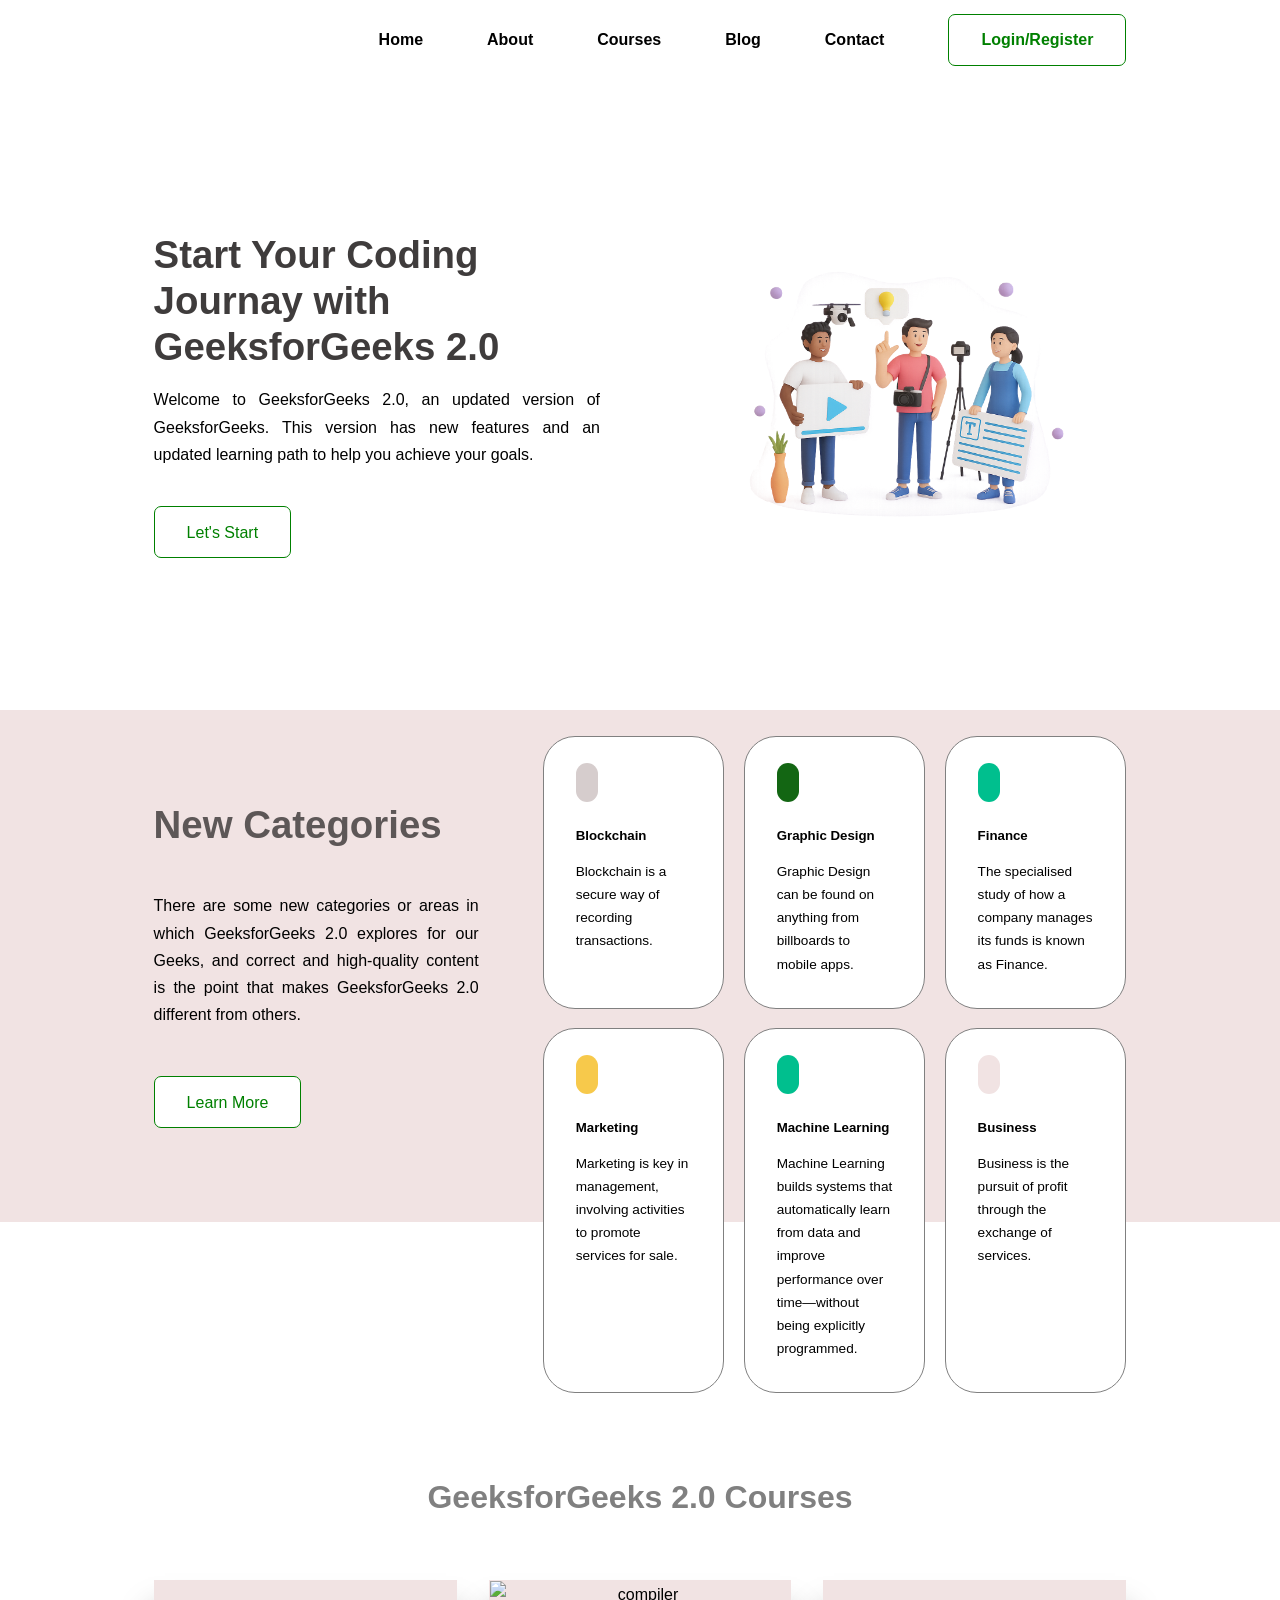
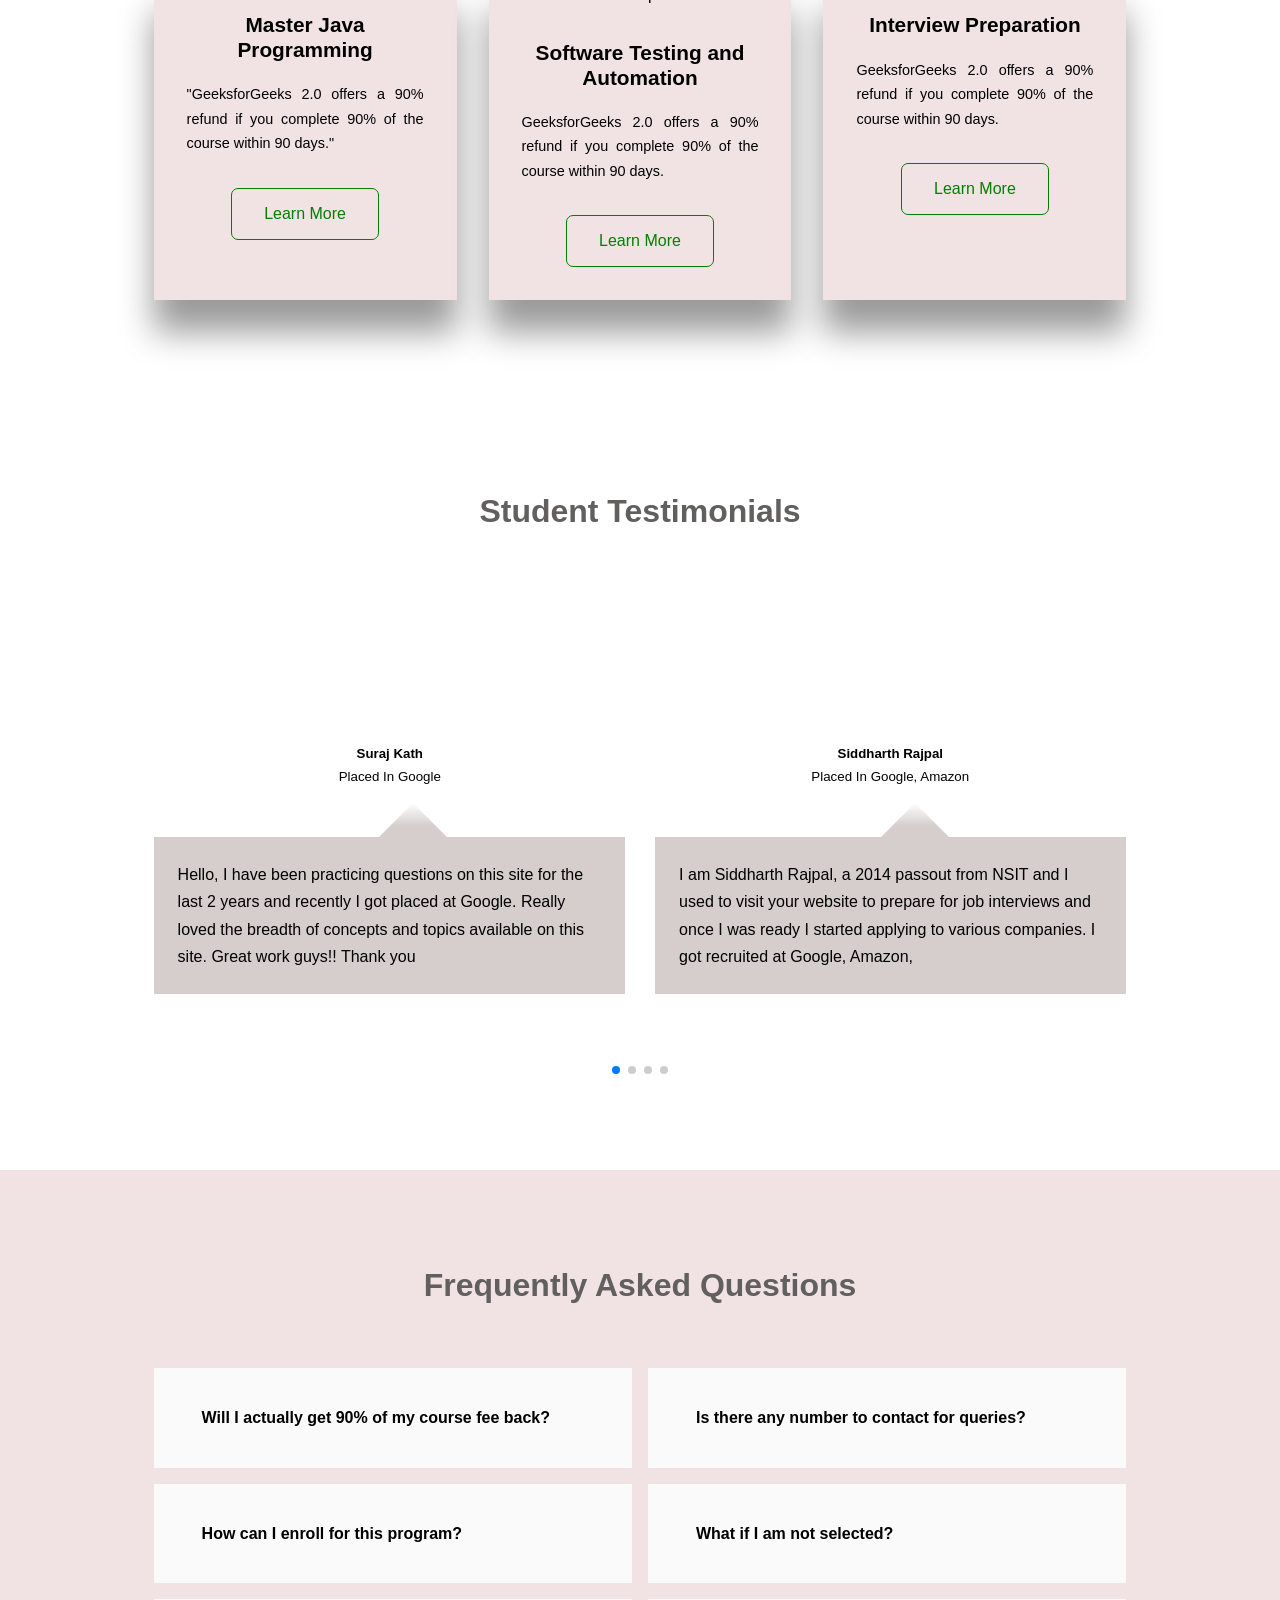
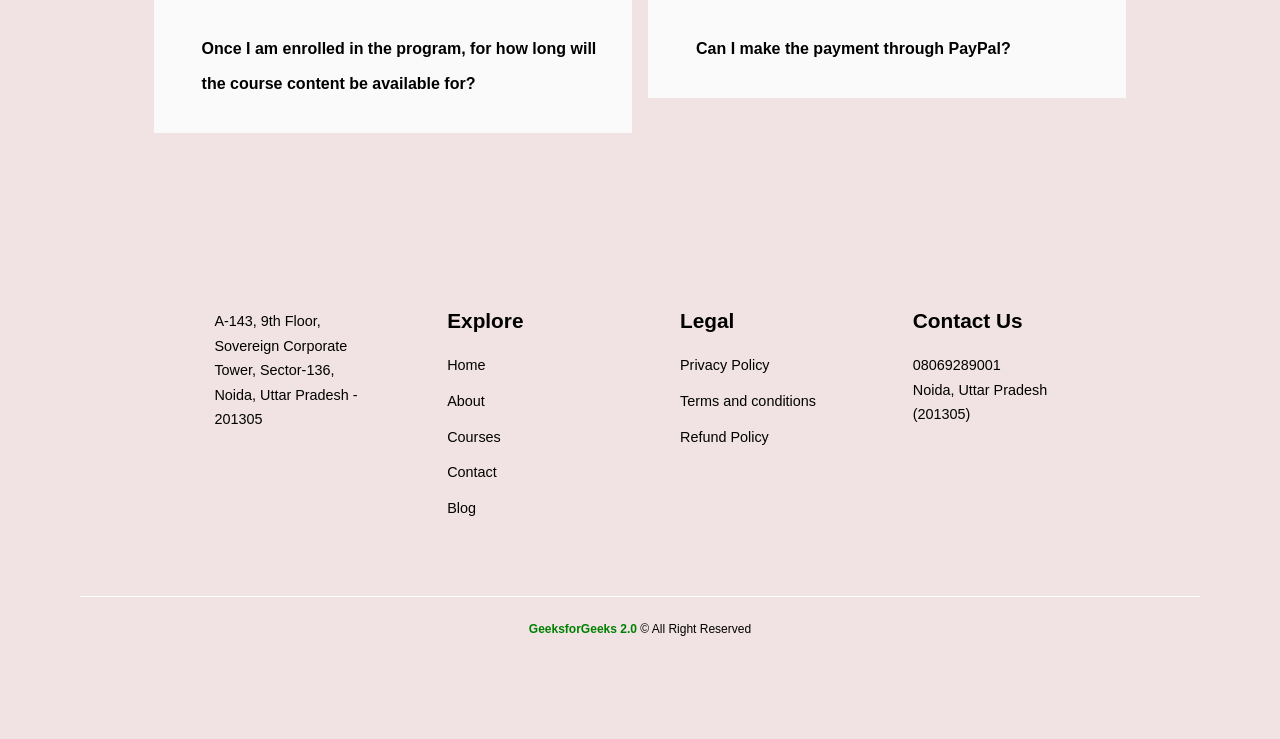
==== index.html @ d73ca10c "moved all html files to the root" ====
<!-------------- index.html ----------------->

<!DOCTYPE html>
<html lang="en">
  <head>
    <meta charset="UTF-8" />
    <meta name="viewport" content="width=device-width, initial-scale=1.0" />
    <link
      rel="shortcut icon"
      href="https://media.geeksforgeeks.org/wp-content/uploads/20240229175223/1st.png"
      type="image/x-icon"
    />
    <title>GeeksforGeeks 2.0</title>

    <!------------Iconscout CDN--------------------->
    <link
      rel="stylesheet"
      href="https://unicons.iconscout.com/release/v4.0.8/css/line.css"
    />
    <link rel="stylesheet" href="/CSS/style.css" />

    <!-- --------------Google Fonts--------------------- -->
    <link rel="preconnect" href="https://fonts.googleapis.com/" />
    <link rel="preconnect" href="https://fonts.gstatic.com/" crossorigin />
    <link
      href="https://fonts.googleapis.com//css2?family=Montserrat:ital,wght@0,100..900;1,100..900&display=swap"
      rel="stylesheet"
    />

    <!-- ----------------Swiper JS------------------------------ -->
    <link
      rel="stylesheet"
      href="https://cdn.jsdelivr.net/npm/swiper@11/swiper-bundle.min.css"
    />
  </head>
  <style>
    #login:hover {
      color: white;
    }
  </style>

  <body>
    <nav>
      <div class="container nav__container">
        <a href="index.html">
          <img
            alt=""
            src="https://media.geeksforgeeks.org/wp-content/uploads/20240229175635/2nd.png"
            style="width: 50%"
          />
        </a>
        <ul class="nav__menu">
          <li><a href="/index.html">Home</a></li>
          <li><a href="/about.html">About</a></li>
          <li><a href="/courses.html">Courses</a></li>
          <li><a href="/blog.html">Blog</a></li>
          <li><a href="/contact.html">Contact</a></li>
          <li>
            <a href="/login.html" class="btn btn-primary" id="login">
              Login/Register
            </a>
          </li>
        </ul>
        <button id="open-menu-btn">
          <i class="uil uil-bars"></i>
        </button>
        <button id="close-menu-btn">
          <i class="uil uil-multiply"></i>
        </button>
      </div>
    </nav>

    <!-- ======================End Navbar================== -->

    <!-- ====================Header========================== -->
    <header>
      <div class="container header__container">
        <div class="header__left">
          <h1>Start Your Coding Journay with GeeksforGeeks 2.0</h1>
          <p style="text-align: justify">
            Welcome to GeeksforGeeks 2.0, an updated version of GeeksforGeeks.
            This version has new features and an updated learning path to help
            you achieve your goals.
          </p>
          <a href="/courses.html" class="btn btn-primary"> Let's Start </a>
        </div>
        <div class="header__right">
          <div class="header__right-image">
            <img alt="home_image" src="/static/img1.png" />
          </div>
        </div>
      </div>
    </header>

    <!-- ==================End Header========================= -->

    <!-- ==============End Category=================== -->
    <section class="categories">
      <div class="container container categories__container">
        <div class="categories__left">
          <h1>New Categories</h1>
          <p style="text-align: justify">
            There are some new categories or areas in which GeeksforGeeks 2.0
            explores for our Geeks, and correct and high-quality content is the
            point that makes GeeksforGeeks 2.0 different from others.
          </p>
          <a href="https://www.geeksforgeeks.org/" class="btn"> Learn More </a>
        </div>
        <div class="categories__right">
          <article class="category">
            <span class="category__icon">
              <i class="uil uil-bitcoin-circle"></i>
            </span>
            <h5>
              <a
                href="https://www.geeksforgeeks.org/software-engineering/blockchain/"
                target="_blank"
              >
                Blockchain
              </a>
            </h5>
            <p>Blockchain is a secure way of recording transactions.</p>
          </article>

          <article class="category">
            <span class="category__icon">
              <i class="uil uil-palette"></i>
            </span>
            <h5>
              <a
                href="https://www.geeksforgeeks.org/web-templates/graphic-design/"
              >
                Graphic Design
              </a>
            </h5>
            <p>
              Graphic Design can be found on anything from billboards to mobile
              apps.
            </p>
          </article>

          <article class="category">
            <span class="category__icon">
              <i class="uil uil-usd-circle"></i>
            </span>
            <h5>
              <a href="https://www.geeksforgeeks.org/finance/finance/">
                Finance
              </a>
            </h5>
            <p>
              The specialised study of how a company manages its funds is known
              as Finance.
            </p>
          </article>

          <article class="category">
            <span class="category__icon">
              <i class="uil uil-megaphone"></i>
            </span>
            <h5>
              <a href="https://www.geeksforgeeks.org/marketing/marketing/">
                Marketing
              </a>
            </h5>
            <p>
              Marketing is key in management, involving activities to promote
              services for sale.
            </p>
          </article>

          <article class="category">
            <span class="category__icon">
              <i class="uil uil-robot"></i>
            </span>
            <a href="https://www.geeksforgeeks.org/machine-learning/">
              <h5>Machine Learning</h5>
            </a>
            <p>
              Machine Learning builds systems that automatically learn from data and improve performance over time—without being explicitly programmed.
            </p>
          </article>

          <article class="category">
            <span class="category__icon">
              <i class="uil uil-puzzle-piece"></i>
            </span>
            <h5>
              <a
                href="https://www.geeksforgeeks.org/business-studies/introduction-to-business/"
              >
                Business
              </a>
            </h5>
            <p>
              Business is the pursuit of profit through the exchange of
              services.
            </p>
          </article>
        </div>
      </div>
    </section>
    <!-- =============End Category================ -->

    <!-- ==============Courses================= -->
    <section class="courses">
      <h2 style="color: gray">GeeksforGeeks 2.0 Courses</h2>
      <div class="container courses__container">
        <article class="course">
          <div class="course__image">
            <img
              alt=""
              src="https://media.geeksforgeeks.org/wp-content/uploads/20240229234849/six.webp"
            />
          </div>
          <div class="course__info">
            <h4>Master Java Programming</h4>
            <p style="text-align: justify">
              "GeeksforGeeks 2.0 offers a 90% refund if you complete 90% of the
              course within 90 days."
            </p>
            <a href="courses.html" target="_blank" class="btn btn-primary">
              Learn More
            </a>
          </div>
        </article>

        <article class="course">
          <div class="course__image">
            <img
              src="https://media.geeksforgeeks.org/wp-content/uploads/20240229234956/seven.webp"
              alt="compiler"
            />
          </div>
          <div class="course__info">
            <h4>Software Testing and Automation</h4>
            <p style="text-align: justify">
              GeeksforGeeks 2.0 offers a 90% refund if you complete 90% of the
              course within 90 days.
            </p>
            <a href="courses.html" class="btn btn-primary"> Learn More </a>
          </div>
        </article>

        <article class="course">
          <div class="course__image">
            <img
              alt=""
              src="https://media.geeksforgeeks.org/wp-content/uploads/20240229235055/eight.webp"
            />
          </div>
          <div class="course__info">
            <h4>Interview Preparation</h4>
            <p style="text-align: justify">
              GeeksforGeeks 2.0 offers a 90% refund if you complete 90% of the
              course within 90 days.
            </p>
            <a href="courses.html" class="btn btn-primary"> Learn More </a>
          </div>
        </article>
      </div>
    </section>

    <!-- ===============End Courses===================== -->

    <!-- ===============Testimonial ================== -->

    <section class="container testimonials__container mySwiper">
      <h2 style="color: rgb(98, 95, 95)">Student Testimonials</h2>
      <div class="swiper-wrapper">
        <article class="testimonial swiper-slide">
          <div class="avatar">
            <img
              alt=""
              src="https://media.geeksforgeeks.org/wp-content/uploads/20240229235145/images-1.jpg"
            />
          </div>
          <div class="testimonial__info">
            <h5>Suraj Kath</h5>
            <small>Placed In Google</small>
          </div>
          <div class="testimonial__body">
            <p>
              Hello, I have been practicing questions on this site for the last
              2 years and recently I got placed at Google. Really loved the
              breadth of concepts and topics available on this site. Great work
              guys!! Thank you
            </p>
          </div>
        </article>

        <article class="testimonial swiper-slide">
          <div class="avatar">
            <img
              alt=""
              src="https://media.geeksforgeeks.org/wp-content/uploads/20240301083716/images-2.jpg"
            />
          </div>
          <div class="testimonial__info">
            <h5>Siddharth Rajpal</h5>
            <small>Placed In Google, Amazon</small>
          </div>
          <div class="testimonial__body">
            <p>
              I am Siddharth Rajpal, a 2014 passout from NSIT and I used to
              visit your website to prepare for job interviews and once I was
              ready I started applying to various companies. I got recruited at
              Google, Amazon,
            </p>
          </div>
        </article>

        <article class="testimonial swiper-slide">
          <div class="avatar">
            <img
              alt=""
              src="https://media.geeksforgeeks.org/wp-content/uploads/20240301083753/images-3.jpg"
            />
          </div>
          <div class="testimonial__info">
            <h5>Kyoo San Martin Monroy</h5>
            <small>Amazon(2014) Google(2015) </small>
          </div>
          <div class="testimonial__body">
            <p>
              I just want to say “Thank you for create GeeksForGeeks”. My life
              change when I was accepted first in Amazon (2014) and then in
              Google( 2015), and it was possible studying everything from the
              GeeksforGeeks.
            </p>
          </div>
        </article>

        <article class="testimonial swiper-slide">
          <div class="avatar">
            <img
              alt=""
              src="https://media.geeksforgeeks.org/wp-content/uploads/20240301083826/images-4.jpg"
            />
          </div>
          <div class="testimonial__info">
            <h5>Vivek Kumar Thakur</h5>
            <small>Placed In Amazon</small>
          </div>
          <div class="testimonial__body">
            <p>
              Thank you for providing great platform for learning. Recently
              amazon visited our campus and I was interviewed by Amazon and got
              the offer just because of geeksforgeeks. Thanks a lot.
            </p>
          </div>
        </article>

        <article class="testimonial swiper-slide">
          <div class="avatar">
            <img
              alt=""
              src="https://media.geeksforgeeks.org/wp-content/uploads/20240301083858/images-5.jpg"
            />
          </div>
          <div class="testimonial__info">
            <h5>Murlidar Setty</h5>
            <small>Placed</small>
          </div>
          <div class="testimonial__body">
            <p>
              Thank you so much for providing one of the best portal to learn
              problem solving techniques, programming languages, Puzzles and
              many more.
            </p>
          </div>
        </article>
      </div>
      <div class="swiper-pagination"></div>
    </section>

    <!-- ===================End Testimonials==================== -->

    <!-- ===============FAQ======================= -->

    <section class="faqs">
      <h2 style="color: rgb(98, 95, 95)">Frequently Asked Questions</h2>
      <div class="container faqs__container">
        <article class="faq">
          <div class="faq__icon">
            <i class="uil uil-plus"></i>
          </div>
          <div class="question__answer">
            <h4>Will I actually get 90% of my course fee back?</h4>
            <p>
              Yes, To qualify for the refund,you must complete 90% of the course
              content within 90 days from the date of purchase.
            </p>
          </div>
        </article>

        <article class="faq">
          <div class="faq__icon">
            <i class="uil uil-plus"></i>
          </div>
          <div class="question__answer">
            <h4>Is there any number to contact for queries?</h4>
            <p>You may call us on +91-7982906637 in case of any query.</p>
          </div>
        </article>

        <article class="faq">
          <div class="faq__icon">
            <i class="uil uil-plus"></i>
          </div>
          <div class="question__answer">
            <h4>How can I enroll for this program?</h4>
            <p>
              You need to fill out an Application form post initial
              registration. After that, your application will be reviewed by our
              team to assess your eligibility for this program.
            </p>
          </div>
        </article>

        <article class="faq">
          <div class="faq__icon">
            <i class="uil uil-plus"></i>
          </div>
          <div class="question__answer">
            <h4>What if I am not selected?</h4>
            <p>
              You will be able to re-apply to the program based on your
              eligibility criteria.
            </p>
          </div>
        </article>

        <article class="faq">
          <div class="faq__icon">
            <i class="uil uil-plus"></i>
          </div>
          <div class="question__answer">
            <h4>
              Once I am enrolled in the program, for how long will the course
              content be available for?
            </h4>
            <p>
              The course content will be available for a period of 1 year from
              the date of purchase.
            </p>
          </div>
        </article>

        <article class="faq">
          <div class="faq__icon">
            <i class="uil uil-plus"></i>
          </div>
          <div class="question__answer">
            <h4>Can I make the payment through PayPal?</h4>
            <p>Yes. Mail us with your details at courses@geeksforgeeks.org.</p>
          </div>
        </article>
      </div>
    </section>

    <!-- ========================End FAQ===================== -->

    <!-- =================================Footer===================== -->

    <footer>
      <div class="container footer__container">
        <div class="footer__1">
          <a href="/index.html" class="footer__logo">
            <a href="index.html">
              <img
                alt=""
                src="https://media.geeksforgeeks.org/wp-content/uploads/20240229175635/2nd.png"
              />
            </a>
          </a>
          <p>
            <i class="uil uil-location-point"></i>
            A-143, 9th Floor, Sovereign Corporate Tower, Sector-136, Noida,
            Uttar Pradesh - 201305
          </p>
        </div>
        <div class="footer__2">
          <h4>Explore</h4>
          <ul class="permalinks">
            <li><a href="./index.html">Home</a></li>
            <li><a href="./about.html">About</a></li>
            <li><a href="./courses.html">Courses</a></li>
            <li><a href="./contact.html">Contact</a></li>
            <li><a href="./blog.html">Blog</a></li>
          </ul>
        </div>

        <div class="footer__3">
          <h4>Legal</h4>
          <ul class="privacy">
            <li><a href="#">Privacy Policy</a></li>
            <li><a href="#">Terms and conditions</a></li>
            <li><a href="#">Refund Policy</a></li>
          </ul>
        </div>
        <div class="footer__4">
          <h4>Contact Us</h4>
          <div>
            <p>08069289001</p>
            <p>Noida, Uttar Pradesh (201305)</p>
          </div>
          <ul class="footer__socials">
            <li>
              <a
                href="https://www.facebook.com/geeksforgeeks.org"
              >
                <i class="uil uil-facebook-f"></i>
              </a>
            </li>
            <li>
              <a
                href="https://www.instagram.com/geeks_for_geeks"
              >
                <i class="uil uil-instagram-alt"></i>
              </a>
            </li>
            <li>
              <a
                href="https://x.com/geeksforgeeks"
              >
                <i class="uil uil-twitter"></i>
              </a>
            </li>
            <li>
              <a
                href="https://www.linkedin.com/company/geeksforgeeks"
              >
                <i class="uil uil-linkedin-alt"></i>
              </a>
            </li>
          </ul>
        </div>
      </div>
      <div class="footer__copyright">
        <small>
          <strong style="color: green"> GeeksforGeeks 2.0 </strong>
          © All Right Reserved
        </small>
      </div>
    </footer>

    <!-- ============================End Footer=========================== -->

    <script src="https://cdn.jsdelivr.net/npm/swiper@11/swiper-bundle.min.js"></script>
    <script src="/JS/script.js"></script>
    <script src="/JS/login.js"></script>
  </body>
</html>
---- CSS/style.css ----
/* --------------------  style.css ---------------------- */

* {
  margin: 0;
  padding: 0;
  border: 0;
  outline: 0;
  text-decoration: none;
  list-style-type: none;
  box-sizing: border-box;
}

:root {
  --color-primary: rgb(214, 205, 205);
  --color-success: #00bf8e;
  --color-warning: #f7c94b;
  --color-danger: rgb(19, 102, 19);
  --color-danger-varient: rgba(247, 88, 66, 0.4);
  --color-white: black;
  --color-light: rgba(30, 14, 14, 0.7);
  --color-black: #000;
  --color-bg: white;
  --color-bg1: rgb(241, 227, 227);
  --color-bg2: white;
  --container-width-lg: 76%;
  --container-width-md: 90%;
  --container-width-sm: 94%;
  --transition: all 400ms ease;
}

body {
  font-family: "Montserrat", sans-serif;
  line-height: 1.7;
  color: var(--color-white);
  background-color: var(--color-bg);
}

.container {
  width: var(--container-width-lg);
  margin: 0 auto;
}

section {
  padding: 6rem 0;
}

section h2 {
  text-align: center;
  margin-bottom: 4rem;
}

h1,
h2,
h3,
h4,
h5 {
  line-height: 1.2;
}

h1 {
  font-size: 2.4rem;
}

h2 {
  font-size: 2rem;
}

h3 {
  font: 1.6rem;
}

h4 {
  font-size: 1.3rem;
}

a {
  color: var(--color-white);
}

img {
  width: 100%;
  display: block;
  object-fit: cover;
}

.btn {
  display: inline-block;
  background: white;
  color: green;
  padding: 0.7rem 2rem;
  border: 1px solid green;
  font-weight: 500;
  border-radius: 7px;
  transition: var(--transition);
}

.btn:hover {
  background: green;
  color: white;
  border-color: green;
}

.btn-primary {
  background: transparent;
  color: green;
}

/* Navbar*/
nav {
  background: transparent;
  width: 100vw;
  height: 5rem;
  position: fixed;
  top: 0;
  z-index: 11;
}

/* change navbar styles on scroll */

.window-scroll {
  background: var(--color-primary);
  box-shadow: 0 1rem 2rem rgba(0, 0, 0, 0.2);
}

.nav__container {
  height: 100%;
  display: flex;
  justify-content: space-between;
  align-items: center;
}

nav button {
  display: none;
}

.nav__menu {
  display: flex;
  align-items: center;
  gap: 4rem;
}

.nav__menu a {
  font-size: 1rem;
  font-weight: bold;
  transition: var(--transition);
}

.nav__menu a:hover {
  color: green;
}

/* Header================ */
header {
  position: relative;
  top: 5rem;
  overflow: hidden;
  height: 70vh;
  margin-bottom: 5rem;
}

header h1 {
  color: rgb(63, 60, 60);
}

.header__container {
  display: grid;
  grid-template-columns: 1fr 1fr;
  align-items: center;
  gap: 5rem;
  height: 100%;
}

.header__left p {
  margin: 1rem 0 2.4rem;
}

/* =Categories======= */
.categories {
  background: var(--color-bg1);
  height: 32rem;
}

.categories h1 {
  line-height: 1;
  margin-bottom: 3rem;
  color: rgb(93, 87, 87);
}

.categories__container {
  display: grid;
  grid-template-columns: 40% 60%;
}

.categories__left {
  margin-right: 4rem;
}

.categories__left p {
  margin: 1rem 0 3rem;
}

.categories__right {
  display: grid;
  grid-template-columns: repeat(3, 1fr);
  margin-top: -70px;
  gap: 1.2rem;
}

.category {
  background: var(--color-bg2);
  padding: 2rem;
  border-radius: 2rem;
  transition: var(--transition);
  border: 0.5px solid gray;
}

.category:hover {
  box-shadow: 0 3rem 3rem rgba(0, 0, 0, 0.3);
  z-index: 1;
}

.category:nth-child(2) .category__icon {
  background: var(--color-danger);
}

.category:nth-child(3) .category__icon {
  background: var(--color-success);
}

.category:nth-child(4) .category__icon {
  background: var(--color-warning);
}

.category:nth-child(5) .category__icon {
  background: var(--color-success);
}

.category:nth-child(6) .category__icon {
  background: var(--color-bg1);
}

.category__icon {
  background: var(--color-primary);
  padding: 0.7rem;
  border-radius: 0.9rem;
}

.category h5 {
  margin: 2rem 0 1rem;
}

.category p {
  font-size: 0.85rem;
}

/* ===Courses============== */
.courses {
  margin-top: 10rem;
}

.courses__container {
  display: grid;
  grid-template-columns: repeat(3, 1fr);
  gap: 2rem;
}

.course {
  background: var(--color-bg1);
  box-shadow: 0 2rem 2rem rgba(0, 0, 0, 0.4);
  text-align: center;
  border: 1px solid transparent;
  transition: var(--transition);
}

.course:hover {
  background: transparent;
  border-color: var(--color-primary);
}

.course__info {
  padding: 2rem;
}

.course__info p {
  margin: 1.2rem 0 2rem;
  font-size: 0.9rem;
}

/* FAQ */
.faqs {
  background: var(--color-bg1);
  box-shadow: insert 0 0 3rem rgba(0, 0, 0, 0.5);
}

.faqs__container {
  display: grid;
  grid-template-columns: 1fr 1fr;
  gap: 1rem;
}

.faq {
  padding: 2rem;
  display: flex;
  align-items: center;
  gap: 1rem;
  height: fit-content;
  background: rgb(251, 250, 250);
  cursor: pointer;
}

.faq h4 {
  font-size: 1rem;
  line-height: 2.2;
}

.faq__icon {
  align-self: flex-start;
  font-size: 1.2rem;
}

.faq p {
  margin-top: 0.8rem;
  display: none;
}

.faq.open p {
  display: block;
}

/* Testimonial */
.testimonials__container {
  overflow-x: hidden;
  position: relative;
  margin-bottom: 5rem;
}

.testimonial {
  padding-top: 2rem;
}

.avatar {
  width: 7rem;
  height: 7rem;
  border-radius: 50%;
  overflow: hidden;
  margin: 0 auto 0.5rem;
  border: 1rem solid var(--color-bg);
}

.testimonial__info {
  text-align: center;
}

.testimonial__body {
  background: var(--color-primary);
  padding: 1.5rem;
  margin-top: 3rem;
  position: relative;
}

.testimonial__body::before {
  content: "";
  display: block;
  background: linear-gradient(
    135deg,
    transparent,
    var(--color-primary),
    var(--color-primary),
    var(--color-primary)
  );
  width: 3rem;
  height: 3rem;
  left: 50%;
  top: -1.5rem;
  position: absolute;
  transform: rotate(45deg);
}

/* =Footer=*/
footer {
  background: var(--color-bg1);
  padding: 5rem;
  font-size: 0.9rem;
}

.footer__container {
  display: grid;
  grid-template-columns: repeat(4, 1fr);
  gap: 5rem;
}

.footer__container > div h4 {
  margin-bottom: 1.2rem;
}

.footer__1 p {
  margin: 0 0 2rem;
}

footer ul li {
  margin-bottom: 0.7rem;
}

footer ul li a:hover {
  text-decoration: underline;
}

.footer__socials {
  display: flex;
  gap: 1rem;
  font-size: 1.2rem;
  margin-top: 2rem;
}

.footer__copyright {
  text-align: center;
  margin-top: 4rem;
  padding: 1.2rem 0;
  border-top: 1px solid var(--color-bg2);
}

/* Move Icon */

.header__right-image img {
  /* Set initial position */
  position: relative;
  animation: moveUpDown 2s infinite alternate ease-in-out;
}

@keyframes moveUpDown {
  0% {
    transform: translateY(0);
    /* Start position */
  }

  100% {
    transform: translateY(20px);
    /* End position - adjust as needed */
  }
}

/* Move FAQ Feature */

.faq:hover {
  transform: scale(1.05);
  box-shadow: 0 0 20px rgba(0, 0, 0, 0.1);
  transition: transform 0.3s ease, box-shadow 0.3s ease;
}

.faq {
  transition: transform 0.3s ease, box-shadow 0.3s ease;
  cursor: pointer;
}

/* Media Queries (Tablets) */

@media screen and (max-width: 1024px) {
  .container {
    width: var(--container-width-md);
  }

  h1 {
    font-size: 2.2rem;
  }

  h2 {
    font-size: 1.7rem;
  }

  h3 {
    font-size: 1.4rem;
  }

  h4 {
    font-size: 1.2rem;
  }

  /* Navbar */
  nav button {
    display: inline-block;
    background: transparent;
    font-size: 1.8rem;
    color: var(--color-white);
    cursor: pointer;
  }

  nav button#close-menu-btn {
    display: none;
  }

  .nav__menu {
    position: fixed;
    top: 5rem;
    right: 5%;
    height: fit-content;
    width: 18rem;
    flex-direction: column;
    gap: 0;
    display: none;
  }

  .nav__menu li {
    width: 100%;
    height: 5.8rem;
    animation: animateNavItems 400ms linear forwards;
    transform-origin: top right;
    opacity: 0;
  }

  .nav__menu li:nth-child(2) {
    animation-delay: 200ms;
  }

  .nav__menu li:nth-child(3) {
    animation-delay: 400ms;
  }

  .nav__menu li:nth-child(4) {
    animation-delay: 600ms;
  }

  @keyframes animateNavItems {
    0% {
      transform: rotateZ(-90deg);
    }

    100% {
      transform: rotateZ(0);
      opacity: 1;
    }
  }

  .nav__menu li a {
    background: var(--color-primary);
    box-shadow: -4rem 6rem 10rem rgba(0, 0, 0, 0.6);
    width: 100%;
    height: 100%;
    display: grid;
    place-items: center;
  }

  .nav__menu li a:hover {
    background: var(--color-bg2);
    color: var(--color-white);
  }

  /* Header */
  header {
    height: 52vh;
    margin-bottom: 4rem;
  }

  .header__container {
    gap: 0;
    padding-bottom: 3rem;
  }

  /* Categories */
  .categories {
    height: auto;
  }

  .categories__container {
    grid-template-columns: 1fr;
    gap: 3rem;
  }

  .categories__left {
    margin-right: 0;
  }

  /* Course */
  .courses {
    margin-top: 0;
  }

  .courses__container {
    grid-template-columns: 1fr 1fr;
  }

  /* FAQs */
  .faqs__container {
    grid-template-columns: 1fr;
  }

  .faq {
    padding: 1.5rem;
  }

  /* Footer */
  .footer__container {
    grid-template-columns: 1fr 1fr;
  }
}

/* Media Query (Phone) */
@media screen and (max-width: 600px) {
  .container {
    width: var(--container-width-sm);
  }

  /* Navbar*/
  .nav__menu {
    right: 3%;
  }

  /* Header=============== */
  header {
    height: 100vh;
  }

  .header__container {
    grid-template-columns: 1fr;
    text-align: center;
    margin-top: 0rem;
  }

  .header__left p {
    margin-bottom: 1.3rem;
  }

  /* Category*/
  .categories__right {
    grid-template-columns: 1fr 1fr;
    gap: 0.7rem;
  }

  .category {
    padding: 1rem;
    border-radius: 1rem;
  }

  .category__icon {
    margin-top: 4px;
    display: inline-block;
  }

  /* Courses==================/ */
  .courses__container {
    grid-template-columns: 1fr;
  }

  /* Testimonial=========== */
  .testimonial__body {
    padding: 1.2rem;
  }

  /* Footer */
  .footer__container {
    grid-template-columns: 1fr;
    text-align: center;
    gap: 2rem;
  }

  .footer__1 p {
    margin: 1rem auto;
  }

  .footer__socials {
    justify-content: center;
  }
}
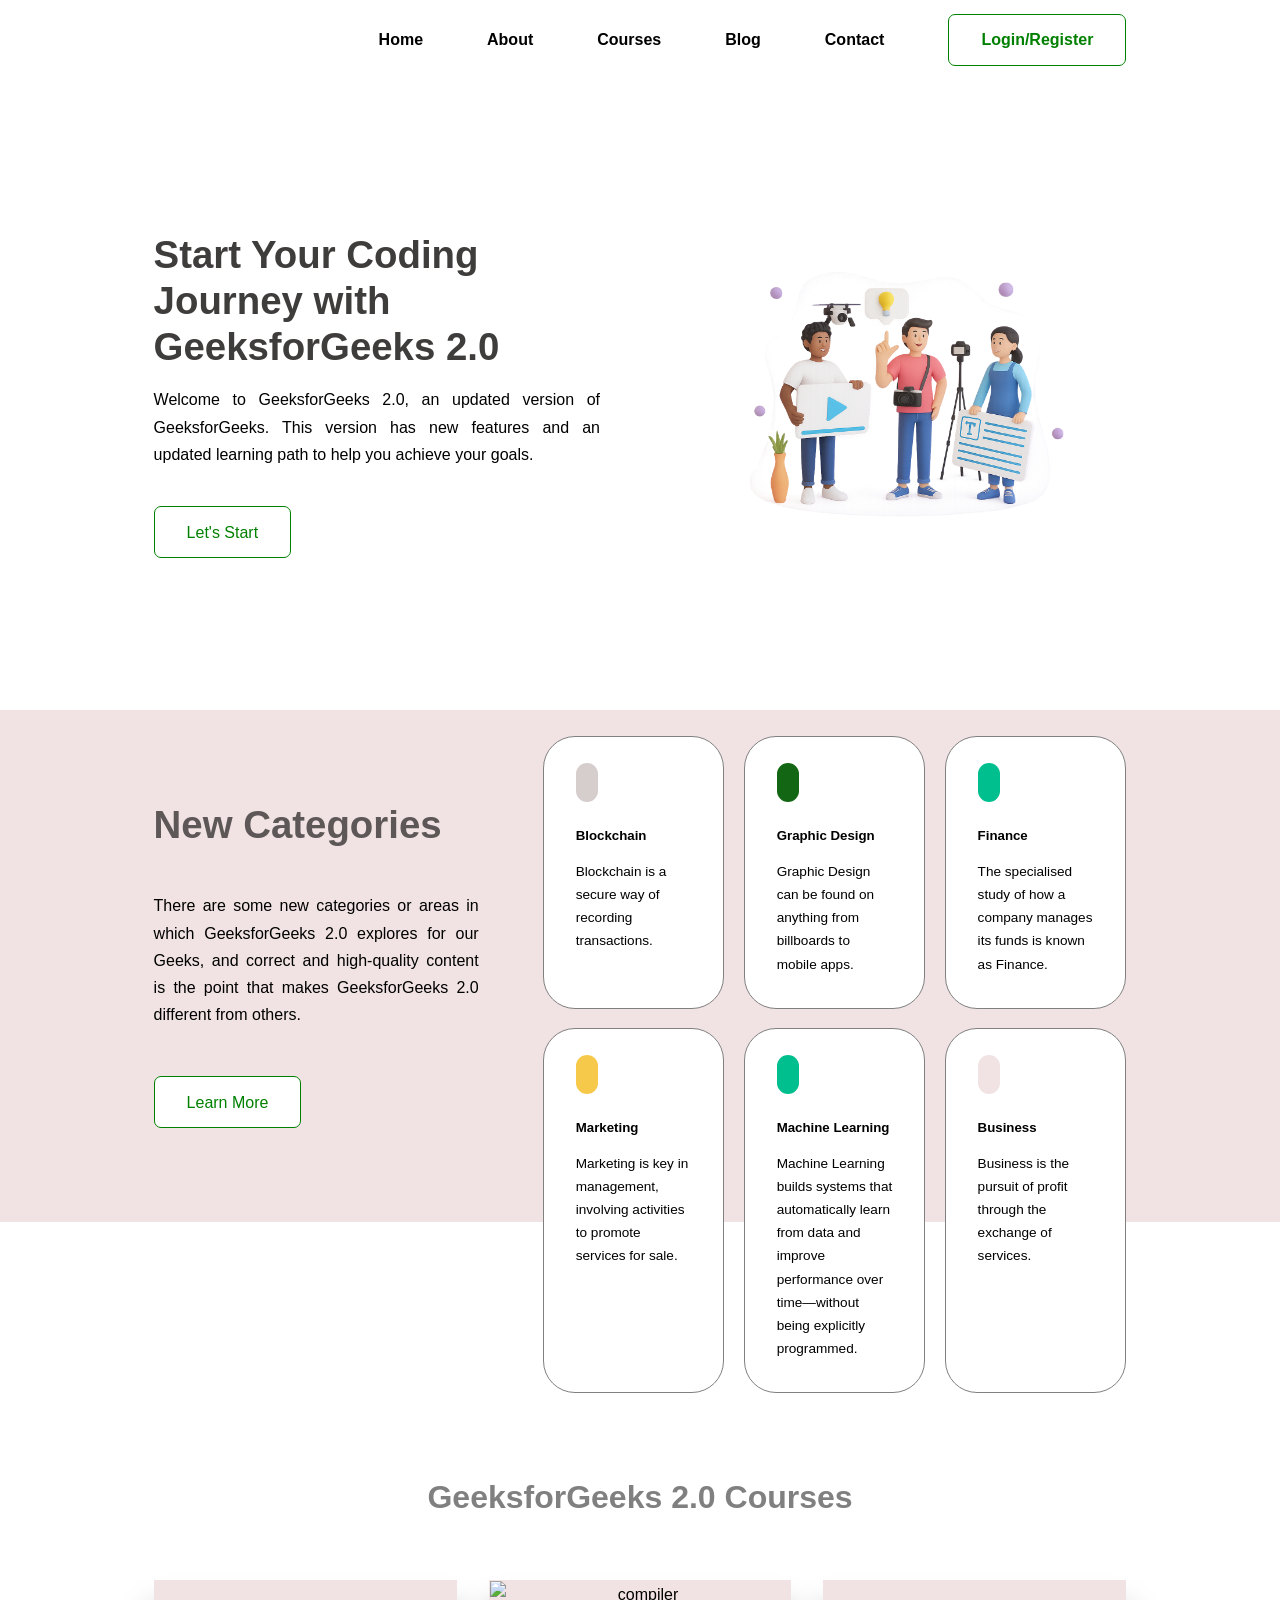
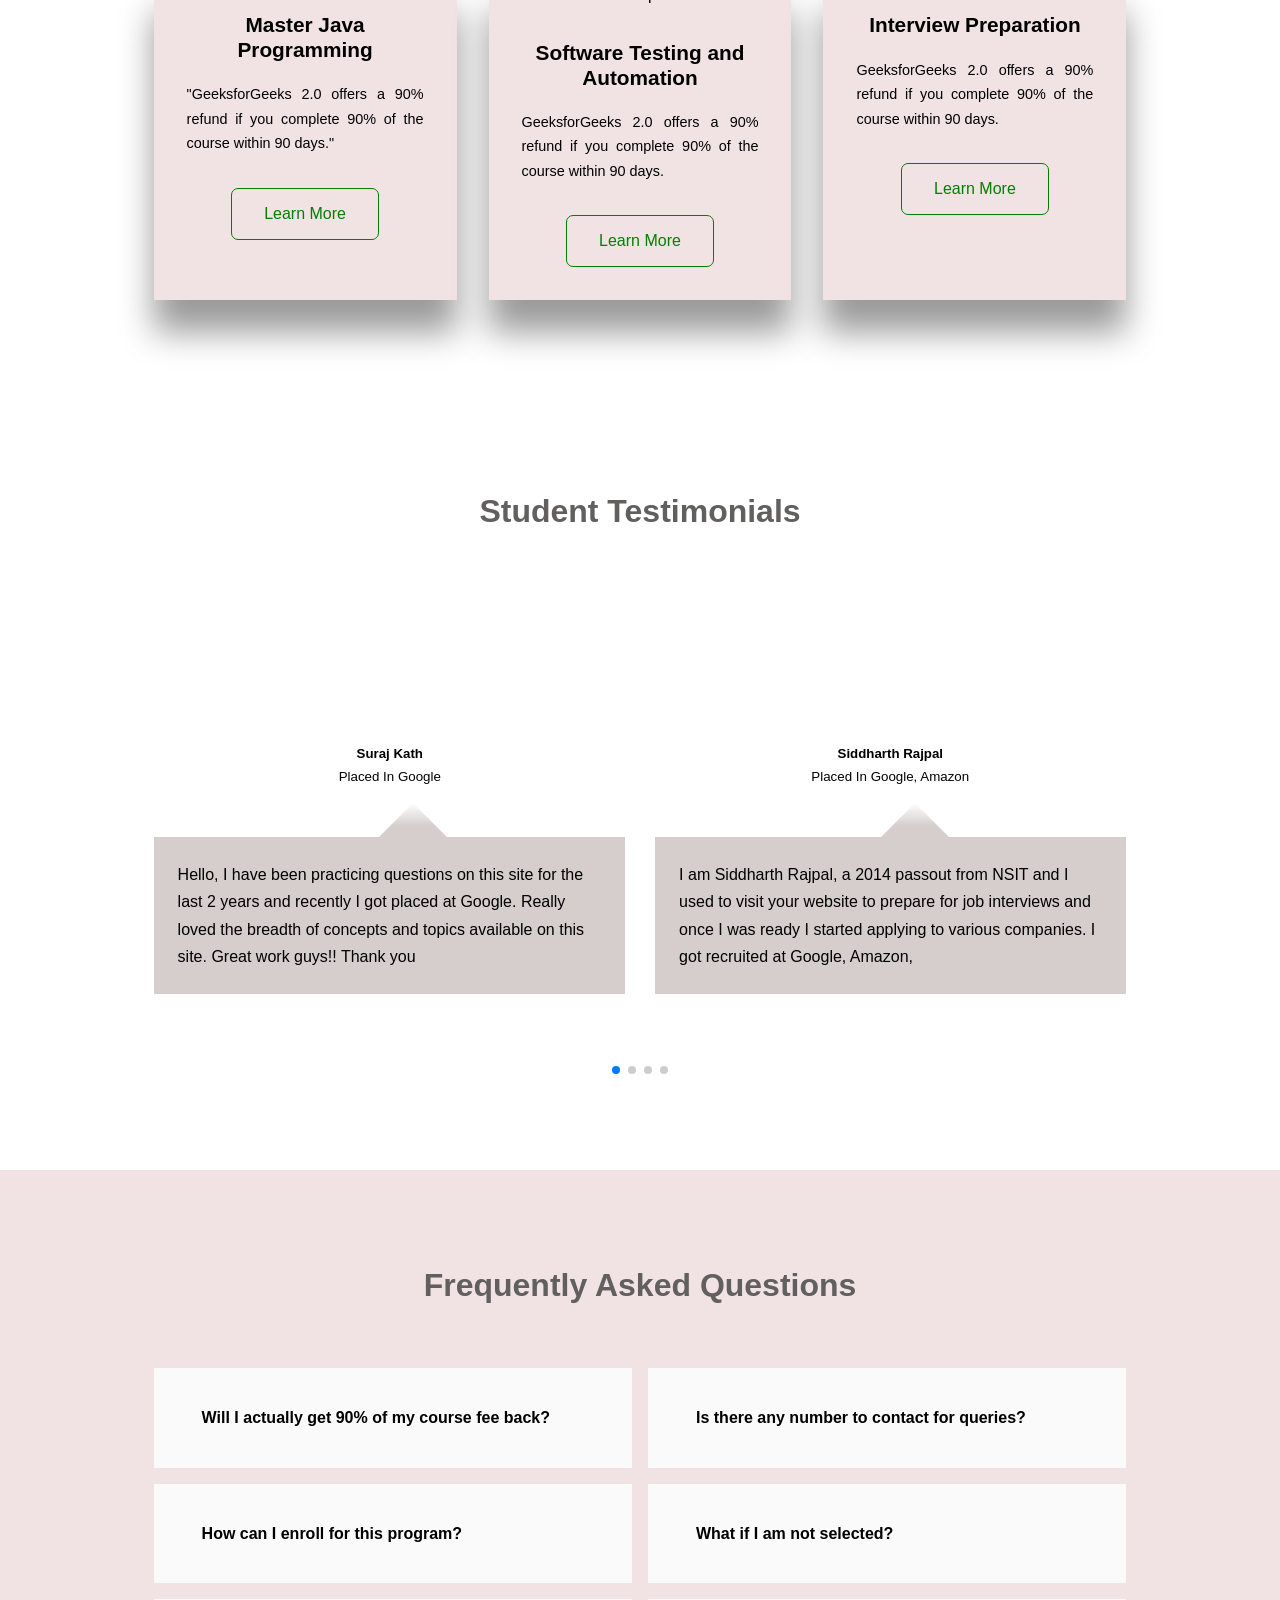
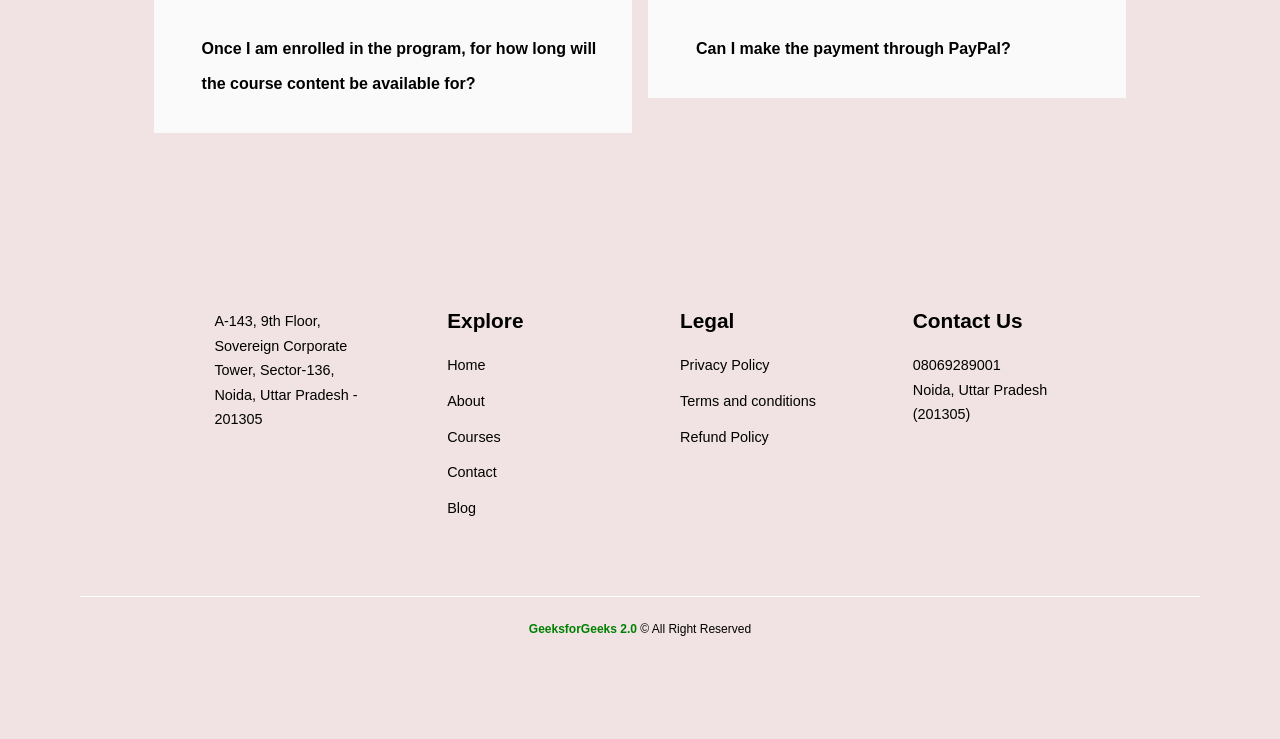
==== commit b5053f10: "Update index.html" ====
--- a/index.html
+++ b/index.html
@@ -76,7 +76,7 @@
     <header>
       <div class="container header__container">
         <div class="header__left">
-          <h1>Start Your Coding Journay with GeeksforGeeks 2.0</h1>
+          <h1>Start Your Coding Journey with GeeksforGeeks 2.0</h1>
           <p style="text-align: justify">
             Welcome to GeeksforGeeks 2.0, an updated version of GeeksforGeeks.
             This version has new features and an updated learning path to help
@@ -483,11 +483,11 @@
         <div class="footer__2">
           <h4>Explore</h4>
           <ul class="permalinks">
-            <li><a href="./index.html">Home</a></li>
-            <li><a href="./about.html">About</a></li>
-            <li><a href="./courses.html">Courses</a></li>
-            <li><a href="./contact.html">Contact</a></li>
-            <li><a href="./blog.html">Blog</a></li>
+            <li><a href="/index.html">Home</a></li>
+            <li><a href="/about.html">About</a></li>
+            <li><a href="/courses.html">Courses</a></li>
+            <li><a href="/contact.html">Contact</a></li>
+            <li><a href="/blog.html">Blog</a></li>
           </ul>
         </div>
 
